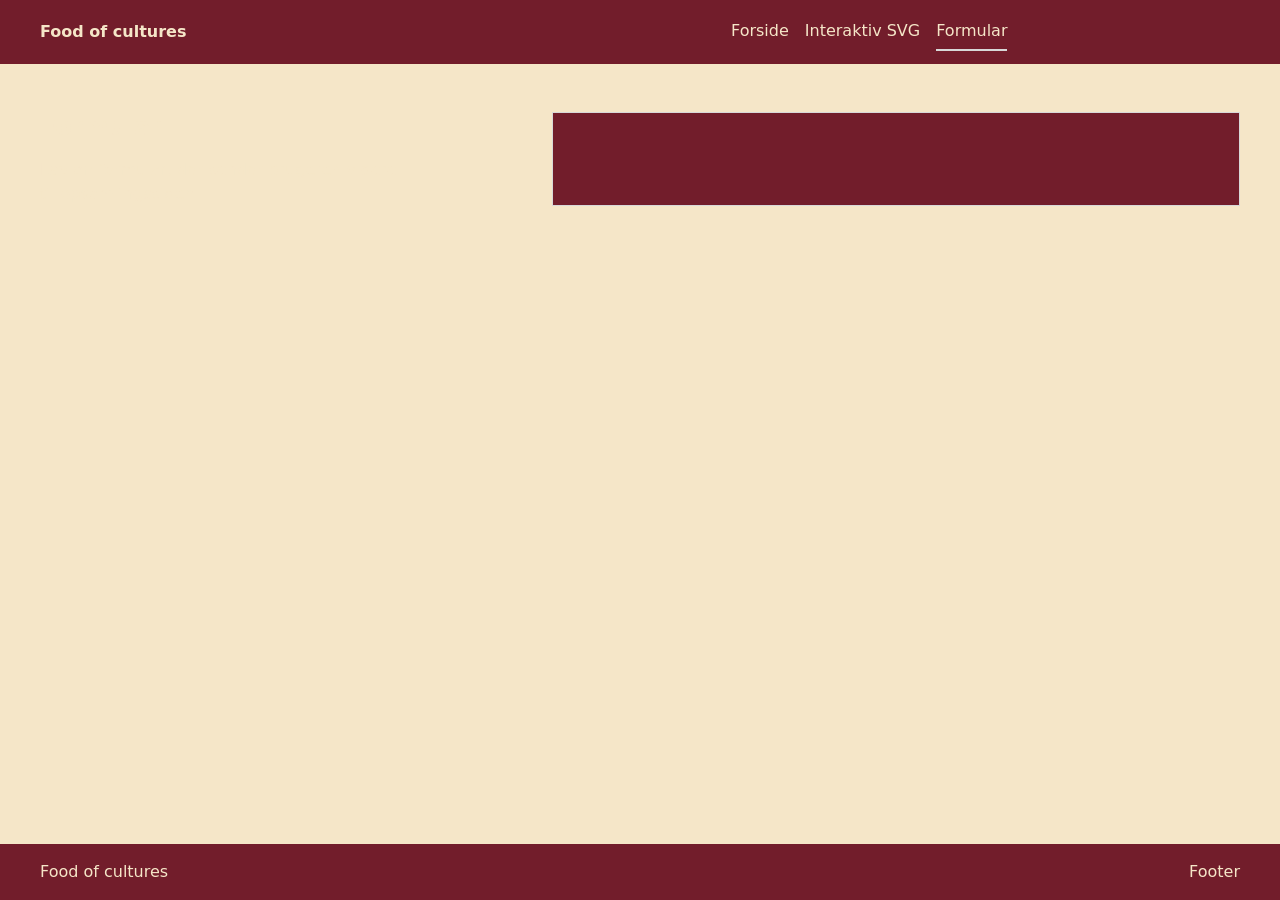
==== event-site-skabelon-main/form.html @ 93e7f70e "first commit" ====
<!doctype html>
<html lang="da">
  <head>
    <meta charset="UTF-8" />
    <meta name="viewport" content="width=device-width, initial-scale=1.0" />
    <title>Formular | Eventnavn</title>
    <link rel="stylesheet" href="./starter.css" />
    <link rel="stylesheet" href="./style.css" />
  </head>

  <body>
    <header class="site-header">
      <div class="header-content">
        <a class="site-logo" href="./">Food of cultures</a>
        <nav class="site-nav">
          <button>Menu</button>
          <ul class="menu" id="menu" popover>
            <li><a href="./">Forside</a></li>
            <li><a href="./svg.html">Interaktiv SVG</a></li>
            <li><a href="./form.html" aria-current="page">Formular</a></li>
          </ul>
        </nav>
      </div>
    </header>

    <main>
      <section class="form-page">
        <header class="form-intro">
          <h1>Formular</h1>
          <p>Lav en formular, der sender brugeren videre til opsamlingssiden.</p>
        </header>

        <form class="form-placeholder" action="./opsamling.html"></form>
      </section>
    </main>

    <footer class="site-footer">
      <div class="footer-content">
        <p>Food of cultures</p>
        <p>Footer</p>
      </div>
    </footer>
    <script src="./script.js"></script>
  </body>
</html>
---- event-site-skabelon-main/starter.css ----
*,
::before,
::after {
  box-sizing: border-box;
  margin: 0;
  padding: 0;
}

html {
  interpolate-size: allow-keywords;
  font-family: system-ui, sans-serif;
  line-height: 1.5;
  -webkit-font-smoothing: antialiased;
}

h1,
h2 {
  line-height: 1.25;
}

p,
li {
  text-wrap: pretty;
}

img,
svg {
  display: block;
  width: 100%;
  height: auto;
}

label {
  display: block;
}

input,
button,
textarea,
select {
  font: inherit;
  color: inherit;
  background-color: transparent;
  font-size: max(1em, 16px);
  padding: 0;
  margin: 0;
}

input:where([type="checkbox"], [type="radio"]) {
  width: 1em;
  height: 1em;
}

textarea {
  resize: none;
  min-height: 4lh;
}

legend {
  padding: 0;
}

select,
::picker(select) {
  appearance: base-select;
}

[popover] {
  margin: revert;
}

dialog {
  overscroll-behavior: none;

  &::backdrop {
    overflow: hidden;
    overscroll-behavior: contain;
  }
}

.visually-hidden {
  position: absolute;
  width: 1px;
  height: 1px;
  overflow: hidden;
  white-space: nowrap;
  clip-path: inset(100%);
}
---- event-site-skabelon-main/style.css ----
/* Variabler */
html {
  --color-page: #f5e6c8;
  --color-surface: #721d2b;
  --color-text: #f5e6c8;
  --color-muted: #f5e6c8;
  --color-border: #d8d8d8;
  --space-05: 0.5rem;
  --space-1: 1rem;
  --space-2: 2rem;
  --space-3: 3rem;

  background: var(--color-page);
  color: var(--color-text);
}

/* Globalt layout */
body {
  margin: 0;
  min-height: 100svh;
  display: grid;
  grid-template-rows: auto 1fr auto;
  grid-template-columns: minmax(1rlh, 1fr) minmax(0, 75rem) minmax(1rlh, 1fr);
}

h1,
h2,
h3,
p {
  margin: 0;
}

main {
  display: grid;
  grid-template-columns: inherit;
  grid-column: 1 / -1;
  align-content: start;
}

main > * {
  grid-column: 2;
  padding-block: var(--space-3);
}

.svg-page {
  display: grid;
  gap: var(--space-2);
}

.svg-intro {
  display: grid;
  gap: var(--space-1);
  max-width: 60ch;
}

.svg-intro p {
  color: var(--color-muted);
}

.svg-layout {
  display: grid;
  gap: var(--space-2);
  align-items: start;
  @media (width > 800px) {
    grid-template-columns: 1fr min(40%, 36ch);
  }
}

.form-page {
  display: grid;
  gap: var(--space-2);
  @media (width > 600px) {
    grid-template-columns: min(40%, 50ch) 1fr;
  }
}

.form-intro {
  display: grid;
  gap: var(--space-1);
  align-content: start;
  max-width: 60ch;
}

.form-intro p {
  color: var(--color-muted);
}

.opsamling-page {
  display: grid;
  gap: var(--space-2);
  align-items: start;

  @media (width > 800px) {
    grid-template-columns: minmax(0, 44ch) minmax(20rem, 1fr);
  }
}

.opsamling-intro {
  display: grid;
  gap: var(--space-1);
  max-width: 60ch;
}

.opsamling-intro p {
  color: var(--color-muted);
}

.error-page {
  display: grid;
  gap: var(--space-1);
  max-width: 60ch;
}

.error-page p {
  color: var(--color-muted);
}

/* Header og footer */
.site-header,
.site-footer {
  grid-column: 1 / -1;

  display: grid;
  grid-template-columns: inherit;
  background: var(--color-surface);
}

.header-content,
.footer-content {
  grid-column: 2;
}

.header-content {
  min-height: 4rem;
  display: flex;
  justify-content: space-between;
  align-items: center;
  gap: var(--space-1);
}

.site-logo {
  color: inherit;
  font-weight: 700;
  text-decoration: none;
}

.footer-content {
  padding-block: var(--space-1);
  display: flex;
  flex-wrap: wrap;
  justify-content: space-between;
  gap: var(--space-1);
  color: var(--color-muted);
}

/* Navigation */
[popover]:popover-open {
  display: grid;
}
.menu[popover] {
  max-height: 90vh;
  max-width: 50ch;
  width: 90vw;
  margin: 0;
  padding: 0;
  border: none;
  background: transparent;
  color: #f5e6c8;
}

.site-nav button {
  padding: 0.4rem 0.7rem;
  border: 1px solid var(--color-border);
  background: var(--color-surface);
  @media (width > 600px) {
    display: none;
  }
}

.menu {
  margin: 0;
  padding: var(--space-1);
  list-style: none;
  background: var(--color-surface);
  border: 1px solid var(--color-border);
  @media (width > 600px) {
    display: flex;
    gap: var(--space-1);
    padding: 0;
    border: none;
    background: none;
    position: static;
  }
}

.menu a {
  display: block;
  padding: 0.4rem 0;
  color: inherit;
  text-decoration: none;
  border-bottom: 2px solid #0000;
}

.menu a[aria-current="page"] {
  border-bottom-color: var(--color-border);
}

/* Flader */
.panel,
.svg-placeholder,
.form-placeholder,
.opsamling-placeholder {
  background: var(--color-surface);
  border: 1px solid var(--color-border);
}

.panel {
  padding: var(--space-1);
  display: grid;
  gap: var(--space-1);
}

.svg-placeholder,
.opsamling-placeholder {
  min-height: -webkit-fill-available;
  min-height: stretch;
}

.form-placeholder {
  min-height: -webkit-fill-available;
  min-height: stretch;
  padding: var(--space-1);
}

/* Details */
.accordion {
  display: grid;
  gap: var(--space-05);
}

.accordion-item {
  border: 1px solid var(--color-border);
  background: var(--color-surface);
}

.accordion-item p {
  padding: 0 var(--space-1) var(--space-1);
  color: var(--color-muted);
}

/* Knap/link */
.button {
  justify-self: start;
  display: inline-block;
  padding: 0.5rem 0.8rem;
  border: 1px solid var(--color-border);
  background: var(--color-surface);
  color: inherit;
  text-decoration: none;
}
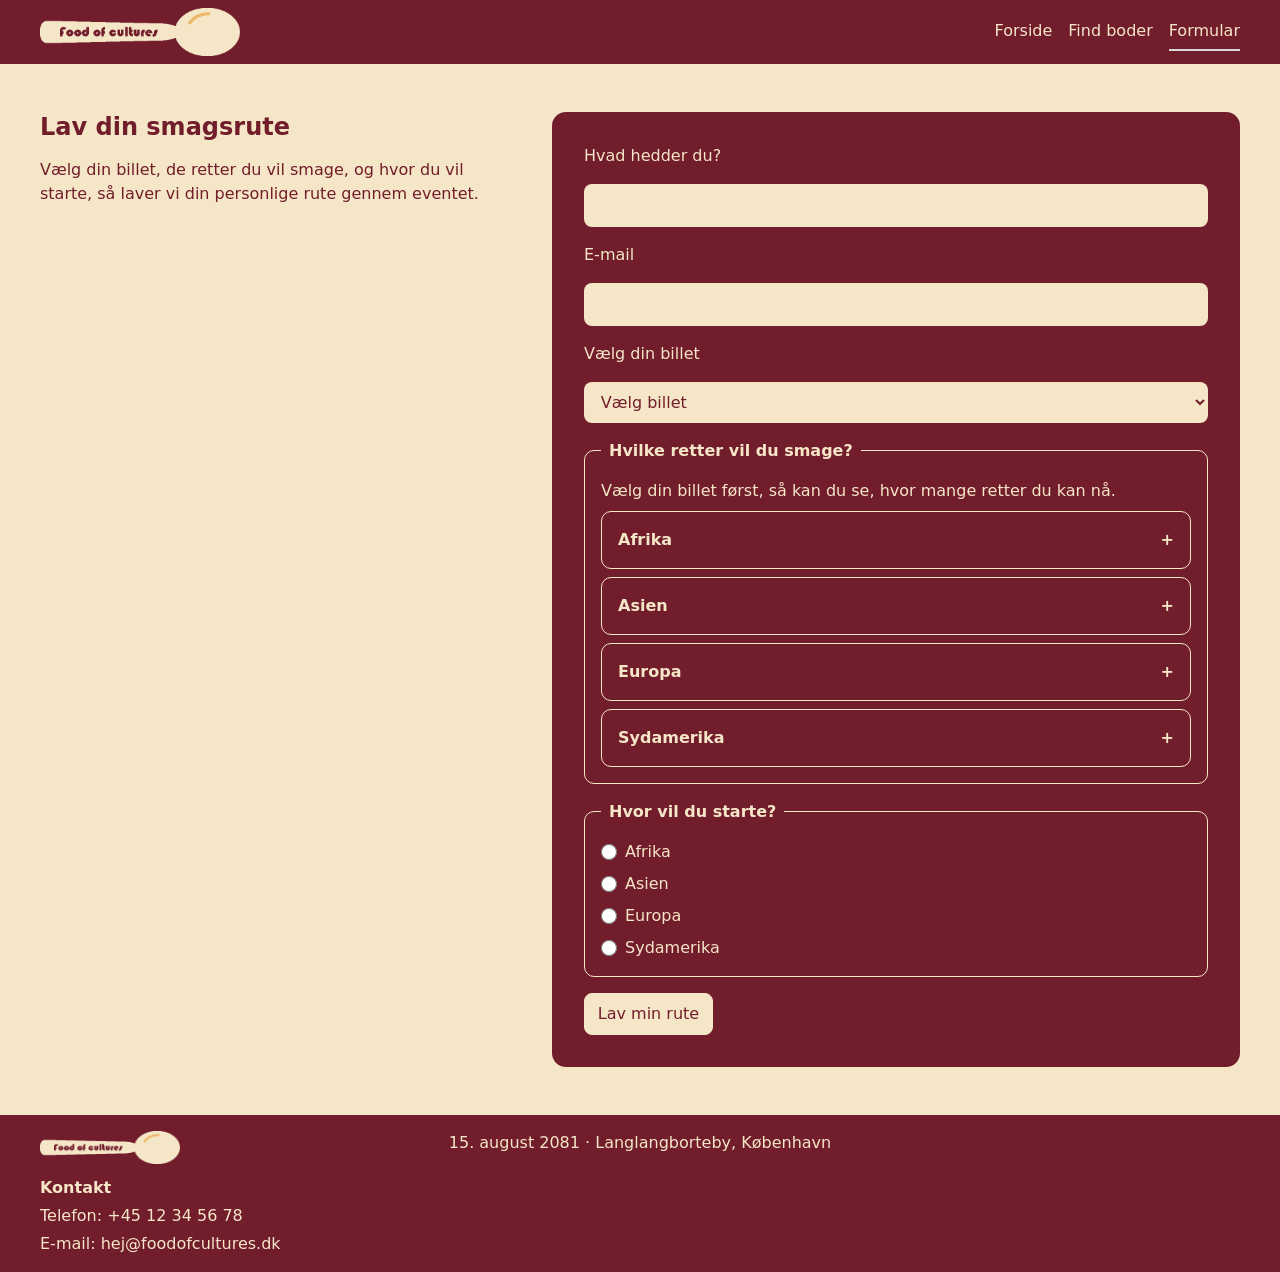
==== commit 535a7e2b: "update" ====
--- a/event-site-skabelon-main/form.html
+++ b/event-site-skabelon-main/form.html
@@ -3,7 +3,7 @@
   <head>
     <meta charset="UTF-8" />
     <meta name="viewport" content="width=device-width, initial-scale=1.0" />
-    <title>Formular | Eventnavn</title>
+    <title>Formular | Food of cultures</title>
     <link rel="stylesheet" href="./starter.css" />
     <link rel="stylesheet" href="./style.css" />
   </head>
@@ -11,12 +11,12 @@
   <body>
     <header class="site-header">
       <div class="header-content">
-        <a class="site-logo" href="./">Food of cultures</a>
+        <a class="site-logo" href="./"><img class="logo" src="image.png" alt="Food of cultures" /></a>
         <nav class="site-nav">
-          <button>Menu</button>
+          <button popovertarget="menu">Menu</button>
           <ul class="menu" id="menu" popover>
             <li><a href="./">Forside</a></li>
-            <li><a href="./svg.html">Interaktiv SVG</a></li>
+            <li><a href="./svg.html">Find boder</a></li>
             <li><a href="./form.html" aria-current="page">Formular</a></li>
           </ul>
         </nav>
@@ -26,20 +26,144 @@
     <main>
       <section class="form-page">
         <header class="form-intro">
-          <h1>Formular</h1>
-          <p>Lav en formular, der sender brugeren videre til opsamlingssiden.</p>
+          <h1>Lav din smagsrute</h1>
+          <p>Vælg din billet, de retter du vil smage, og hvor du vil starte, så laver vi din personlige rute gennem eventet.</p>
         </header>
 
-        <form class="form-placeholder" action="./opsamling.html"></form>
+        <form class="form-placeholder" action="./opsamling.html" method="get">
+          <label for="navn">Hvad hedder du?</label>
+          <input type="text" id="navn" name="navn" required />
+
+          <label for="email">E-mail</label>
+          <input type="email" id="email" name="email" required />
+
+          <label for="tid">Vælg din billet</label>
+          <select id="tid" name="tid" required>
+            <option value="">Vælg billet</option>
+            <option value="1">Smagsprøve · under 1 time · 4 retter</option>
+            <option value="1-3">Halvdag · 1–3 timer · 8 retter</option>
+            <option value="3-6">Eftermiddag · 3–6 timer · 16 retter</option>
+            <option value="hele">Heldag · hele dagen · alle retter</option>
+          </select>
+
+          <fieldset>
+            <legend>Hvilke retter vil du smage?</legend>
+            <p class="ret-taeller" id="ret-taeller" aria-live="polite">Vælg din billet først, så kan du se, hvor mange retter du kan nå.</p>
+
+            <details class="ret-gruppe">
+              <summary>Afrika</summary>
+              <div class="ret-liste">
+                <label for="tagine"><input type="checkbox" id="tagine" name="ret" value="tagine" /> Tagine · Marokko</label>
+                <label for="couscous"><input type="checkbox" id="couscous" name="ret" value="couscous" /> Couscous · Algeriet</label>
+                <label for="shakshuka"><input type="checkbox" id="shakshuka" name="ret" value="shakshuka" /> Shakshuka · Tunesien</label>
+                <label for="ful-medames"><input type="checkbox" id="ful-medames" name="ret" value="ful-medames" /> Ful medames · Egypten</label>
+                <label for="thieboudienne"><input type="checkbox" id="thieboudienne" name="ret" value="thieboudienne" /> Thieboudienne · Senegal</label>
+                <label for="suya"><input type="checkbox" id="suya" name="ret" value="suya" /> Suya · Nigeria</label>
+                <label for="jollof"><input type="checkbox" id="jollof" name="ret" value="jollof" /> Jollof · Nigeria</label>
+                <label for="fufu-med-suppe"><input type="checkbox" id="fufu-med-suppe" name="ret" value="fufu-med-suppe" /> Fufu med suppe · Ghana</label>
+                <label for="ndole"><input type="checkbox" id="ndole" name="ret" value="ndole" /> Ndolé · Cameroun</label>
+                <label for="moambe-kylling"><input type="checkbox" id="moambe-kylling" name="ret" value="moambe-kylling" /> Moambe-kylling · DR Congo</label>
+                <label for="injera"><input type="checkbox" id="injera" name="ret" value="injera" /> Injera · Etiopien</label>
+                <label for="ugali"><input type="checkbox" id="ugali" name="ret" value="ugali" /> Ugali · Kenya</label>
+                <label for="pilau"><input type="checkbox" id="pilau" name="ret" value="pilau" /> Pilau · Tanzania</label>
+                <label for="piri-piri-kylling"><input type="checkbox" id="piri-piri-kylling" name="ret" value="piri-piri-kylling" /> Piri piri-kylling · Mozambique</label>
+                <label for="romazava"><input type="checkbox" id="romazava" name="ret" value="romazava" /> Romazava · Madagaskar</label>
+                <label for="bobotie"><input type="checkbox" id="bobotie" name="ret" value="bobotie" /> Bobotie · Sydafrika</label>
+              </div>
+            </details>
+
+            <details class="ret-gruppe">
+              <summary>Asien</summary>
+              <div class="ret-liste">
+                <label for="musakhan"><input type="checkbox" id="musakhan" name="ret" value="musakhan" /> Musakhan · Palæstina</label>
+                <label for="falafel"><input type="checkbox" id="falafel" name="ret" value="falafel" /> Falafel · Libanon</label>
+                <label for="mansaf"><input type="checkbox" id="mansaf" name="ret" value="mansaf" /> Mansaf · Jordan</label>
+                <label for="kabsa"><input type="checkbox" id="kabsa" name="ret" value="kabsa" /> Kabsa · Saudi-Arabien</label>
+                <label for="ghormeh-sabzi"><input type="checkbox" id="ghormeh-sabzi" name="ret" value="ghormeh-sabzi" /> Ghormeh sabzi · Iran</label>
+                <label for="plov"><input type="checkbox" id="plov" name="ret" value="plov" /> Plov · Usbekistan</label>
+                <label for="biryani"><input type="checkbox" id="biryani" name="ret" value="biryani" /> Biryani · Indien</label>
+                <label for="momo"><input type="checkbox" id="momo" name="ret" value="momo" /> Momo · Nepal</label>
+                <label for="kottu-roti"><input type="checkbox" id="kottu-roti" name="ret" value="kottu-roti" /> Kottu roti · Sri Lanka</label>
+                <label for="pad-thai"><input type="checkbox" id="pad-thai" name="ret" value="pad-thai" /> Pad thai · Thailand</label>
+                <label for="pho"><input type="checkbox" id="pho" name="ret" value="pho" /> Phở · Vietnam</label>
+                <label for="adobo"><input type="checkbox" id="adobo" name="ret" value="adobo" /> Adobo · Filippinerne</label>
+                <label for="nasi-goreng"><input type="checkbox" id="nasi-goreng" name="ret" value="nasi-goreng" /> Nasi goreng · Indonesien</label>
+                <label for="dumplings"><input type="checkbox" id="dumplings" name="ret" value="dumplings" /> Dumplings · Kina</label>
+                <label for="bibimbap"><input type="checkbox" id="bibimbap" name="ret" value="bibimbap" /> Bibimbap · Sydkorea</label>
+                <label for="ramen"><input type="checkbox" id="ramen" name="ret" value="ramen" /> Ramen · Japan</label>
+              </div>
+            </details>
+
+            <details class="ret-gruppe">
+              <summary>Europa</summary>
+              <div class="ret-liste">
+                <label for="smoerrebroed"><input type="checkbox" id="smoerrebroed" name="ret" value="smoerrebroed" /> Smørrebrød · Danmark</label>
+                <label for="kottbullar"><input type="checkbox" id="kottbullar" name="ret" value="kottbullar" /> Köttbullar · Sverige</label>
+                <label for="fish-and-chips"><input type="checkbox" id="fish-and-chips" name="ret" value="fish-and-chips" /> Fish and chips · England</label>
+                <label for="irish-stew"><input type="checkbox" id="irish-stew" name="ret" value="irish-stew" /> Irish stew · Irland</label>
+                <label for="croissant"><input type="checkbox" id="croissant" name="ret" value="croissant" /> Croissant · Frankrig</label>
+                <label for="pastel-de-nata"><input type="checkbox" id="pastel-de-nata" name="ret" value="pastel-de-nata" /> Pastel de nata · Portugal</label>
+                <label for="paella"><input type="checkbox" id="paella" name="ret" value="paella" /> Paella · Spanien</label>
+                <label for="pizza"><input type="checkbox" id="pizza" name="ret" value="pizza" /> Pizza · Italien</label>
+                <label for="bratwurst"><input type="checkbox" id="bratwurst" name="ret" value="bratwurst" /> Bratwurst · Tyskland</label>
+                <label for="wiener-schnitzel"><input type="checkbox" id="wiener-schnitzel" name="ret" value="wiener-schnitzel" /> Wiener schnitzel · Østrig</label>
+                <label for="pierogi"><input type="checkbox" id="pierogi" name="ret" value="pierogi" /> Pierogi · Polen</label>
+                <label for="borsjtj"><input type="checkbox" id="borsjtj" name="ret" value="borsjtj" /> Borsjtj · Ukraine</label>
+                <label for="gullasch"><input type="checkbox" id="gullasch" name="ret" value="gullasch" /> Gullasch · Ungarn</label>
+                <label for="sarma"><input type="checkbox" id="sarma" name="ret" value="sarma" /> Sarma · Albanien</label>
+                <label for="moussaka"><input type="checkbox" id="moussaka" name="ret" value="moussaka" /> Moussaka · Grækenland</label>
+                <label for="baklava"><input type="checkbox" id="baklava" name="ret" value="baklava" /> Baklava · Tyrkiet</label>
+              </div>
+            </details>
+
+            <details class="ret-gruppe">
+              <summary>Sydamerika</summary>
+              <div class="ret-liste">
+                <label for="arepas"><input type="checkbox" id="arepas" name="ret" value="arepas" /> Arepas · Venezuela</label>
+                <label for="bandeja-paisa"><input type="checkbox" id="bandeja-paisa" name="ret" value="bandeja-paisa" /> Bandeja paisa · Colombia</label>
+                <label for="ajiaco"><input type="checkbox" id="ajiaco" name="ret" value="ajiaco" /> Ajiaco · Colombia</label>
+                <label for="pepperpot"><input type="checkbox" id="pepperpot" name="ret" value="pepperpot" /> Pepperpot · Guyana</label>
+                <label for="encebollado"><input type="checkbox" id="encebollado" name="ret" value="encebollado" /> Encebollado · Ecuador</label>
+                <label for="ceviche"><input type="checkbox" id="ceviche" name="ret" value="ceviche" /> Ceviche · Peru</label>
+                <label for="lomo-saltado"><input type="checkbox" id="lomo-saltado" name="ret" value="lomo-saltado" /> Lomo saltado · Peru</label>
+                <label for="saltenas"><input type="checkbox" id="saltenas" name="ret" value="saltenas" /> Salteñas · Bolivia</label>
+                <label for="feijoada"><input type="checkbox" id="feijoada" name="ret" value="feijoada" /> Feijoada · Brasilien</label>
+                <label for="pao-de-queijo"><input type="checkbox" id="pao-de-queijo" name="ret" value="pao-de-queijo" /> Pão de queijo · Brasilien</label>
+                <label for="sopa-paraguaya"><input type="checkbox" id="sopa-paraguaya" name="ret" value="sopa-paraguaya" /> Sopa paraguaya · Paraguay</label>
+                <label for="chivito"><input type="checkbox" id="chivito" name="ret" value="chivito" /> Chivito · Uruguay</label>
+                <label for="empanadas"><input type="checkbox" id="empanadas" name="ret" value="empanadas" /> Empanadas · Argentina</label>
+                <label for="asado"><input type="checkbox" id="asado" name="ret" value="asado" /> Asado · Argentina</label>
+                <label for="pastel-de-choclo"><input type="checkbox" id="pastel-de-choclo" name="ret" value="pastel-de-choclo" /> Pastel de choclo · Chile</label>
+                <label for="curanto"><input type="checkbox" id="curanto" name="ret" value="curanto" /> Curanto · Chile</label>
+              </div>
+            </details>
+          </fieldset>
+
+          <fieldset>
+            <legend>Hvor vil du starte?</legend>
+            <label for="start-afrika"><input type="radio" id="start-afrika" name="start" value="afrika" /> Afrika</label>
+            <label for="start-asien"><input type="radio" id="start-asien" name="start" value="asien" /> Asien</label>
+            <label for="start-europa"><input type="radio" id="start-europa" name="start" value="europa" /> Europa</label>
+            <label for="start-sydamerika"><input type="radio" id="start-sydamerika" name="start" value="sydamerika" /> Sydamerika</label>
+          </fieldset>
+
+          <button class="button button-primary" id="rute-knap">Lav min rute</button>
+        </form>
       </section>
     </main>
 
     <footer class="site-footer">
       <div class="footer-content">
-        <p>Food of cultures</p>
-        <p>Footer</p>
+        <div class="footer-kontakt">
+          <a href="./"><img class="footer-logo" src="image.png" alt="Food of cultures – til forsiden" /></a>
+          <p><strong>Kontakt</strong></p>
+          <p>Telefon: <a href="tel:+4512345678">+45 12 34 56 78</a></p>
+          <p>E-mail: <a href="mailto:hej@foodofcultures.dk">hej@foodofcultures.dk</a></p>
+        </div>
+        <p class="footer-dato">15. august 2081 · Langlangborteby, København</p>
       </div>
     </footer>
     <script src="./script.js"></script>
+    <script src="./form.js"></script>
   </body>
 </html>
--- a/event-site-skabelon-main/style.css
+++ b/event-site-skabelon-main/style.css
@@ -9,7 +9,13 @@
   --space-1: 1rem;
   --space-2: 2rem;
   --space-3: 3rem;
-
+  /* Egne variabler */
+  --color-ink: #721d2b; /* tekst på lys baggrund */
+  --color-accent: #e8a33d;
+  --color-map: #ead3a8;
+  --space-5: 5rem;
+
+  interpolate-size: allow-keywords;
   background: var(--color-page);
   color: var(--color-text);
 }
@@ -35,6 +41,7 @@
   grid-template-columns: inherit;
   grid-column: 1 / -1;
   align-content: start;
+  color: var(--color-ink);
 }
 
 main > * {
@@ -54,7 +61,7 @@
 }
 
 .svg-intro p {
-  color: var(--color-muted);
+  color: var(--color-ink);
 }
 
 .svg-layout {
@@ -82,7 +89,7 @@
 }
 
 .form-intro p {
-  color: var(--color-muted);
+  color: var(--color-ink);
 }
 
 .opsamling-page {
@@ -102,7 +109,7 @@
 }
 
 .opsamling-intro p {
-  color: var(--color-muted);
+  color: var(--color-ink);
 }
 
 .error-page {
@@ -112,14 +119,13 @@
 }
 
 .error-page p {
-  color: var(--color-muted);
+  color: var(--color-ink);
 }
 
 /* Header og footer */
 .site-header,
 .site-footer {
   grid-column: 1 / -1;
-
   display: grid;
   grid-template-columns: inherit;
   background: var(--color-surface);
@@ -144,6 +150,10 @@
   text-decoration: none;
 }
 
+.logo {
+  width: 200px;
+}
+
 .footer-content {
   padding-block: var(--space-1);
   display: flex;
@@ -157,21 +167,72 @@
 [popover]:popover-open {
   display: grid;
 }
+
 .menu[popover] {
-  max-height: 90vh;
-  max-width: 50ch;
-  width: 90vw;
+  /* Mobil: panel i fuld bredde under headeren */
+  inset: 4rem 0 auto 0;
+  width: 100%;
+  max-height: calc(100svh - 4rem);
   margin: 0;
-  padding: 0;
+  padding: var(--space-1) var(--space-2) var(--space-2);
   border: none;
-  background: transparent;
-  color: #f5e6c8;
+  background: var(--color-page);
+  color: var(--color-ink);
+  box-shadow: 0 1rem 2rem #0003;
+
+  /* Animation: glider ned */
+  opacity: 0;
+  translate: 0 -0.5rem;
+  transition:
+    opacity 0.25s,
+    translate 0.25s,
+    display 0.25s,
+    overlay 0.25s;
+  transition-behavior: allow-discrete;
+
+  /* Desktop: almindelig vandret menu i headeren */
+  @media (width > 600px) {
+    width: auto;
+    padding: 0;
+    background: none;
+    color: var(--color-text);
+    box-shadow: none;
+    opacity: 1;
+    translate: none;
+  }
+}
+
+.menu[popover]:popover-open {
+  opacity: 1;
+  translate: 0 0;
+}
+
+@starting-style {
+  .menu[popover]:popover-open {
+    opacity: 0;
+    translate: 0 -0.5rem;
+  }
+}
+
+/* Mobil: store links med streg imellem */
+@media (width <= 600px) {
+  .menu[popover] a {
+    padding: var(--space-1) 0;
+    font-size: 1.25rem;
+    font-weight: 600;
+    border-bottom: 1px solid #721d2b33;
+  }
+
+  .menu[popover] a[aria-current="page"] {
+    border-bottom: 3px solid var(--color-ink);
+  }
 }
 
 .site-nav button {
   padding: 0.4rem 0.7rem;
   border: 1px solid var(--color-border);
   background: var(--color-surface);
+  color: var(--color-text);
   @media (width > 600px) {
     display: none;
   }
@@ -207,10 +268,9 @@
 
 /* Flader */
 .panel,
-.svg-placeholder,
-.form-placeholder,
 .opsamling-placeholder {
   background: var(--color-surface);
+  color: var(--color-text);
   border: 1px solid var(--color-border);
 }
 
@@ -218,34 +278,16 @@
   padding: var(--space-1);
   display: grid;
   gap: var(--space-1);
-}
-
-.svg-placeholder,
+  border-radius: 14px;
+}
+
+.panel h2 {
+  color: var(--color-text);
+}
+
 .opsamling-placeholder {
   min-height: -webkit-fill-available;
   min-height: stretch;
-}
-
-.form-placeholder {
-  min-height: -webkit-fill-available;
-  min-height: stretch;
-  padding: var(--space-1);
-}
-
-/* Details */
-.accordion {
-  display: grid;
-  gap: var(--space-05);
-}
-
-.accordion-item {
-  border: 1px solid var(--color-border);
-  background: var(--color-surface);
-}
-
-.accordion-item p {
-  padding: 0 var(--space-1) var(--space-1);
-  color: var(--color-muted);
 }
 
 /* Knap/link */
@@ -257,4 +299,730 @@
   background: var(--color-surface);
   color: inherit;
   text-decoration: none;
-}
+  cursor: pointer;
+}
+
+.button-primary {
+  background: var(--color-surface);
+  color: var(--color-page);
+  border-color: var(--color-surface);
+}
+
+.button-light {
+  background: var(--color-page);
+  color: var(--color-ink);
+  border-color: var(--color-page);
+}
+
+.button-ghost {
+  background: none;
+  color: var(--color-text);
+  border-color: var(--color-text);
+}
+
+/* ============ FORSIDE ============ */
+
+/* Fuld bredde: sektionen fylder alle 3 kolonner, indholdet ligger i midten */
+.hero,
+.svg-teaser {
+  grid-column: 1 / -1;
+  display: grid;
+  grid-template-columns: inherit;
+  background: var(--color-surface);
+  color: var(--color-text);
+}
+
+.hero-content,
+.svg-teaser-content {
+  grid-column: 2;
+  display: grid;
+  gap: var(--space-2);
+  align-items: center;
+  @media (width > 800px) {
+    grid-template-columns: 1fr 1fr;
+  }
+}
+
+.hero {
+  /* Desktop: billedet fylder hele hero'en, teksten ligger nederst */
+  position: relative;
+  isolation: isolate;
+  min-height: 85svh;
+  padding-block: var(--space-3);
+  align-content: end;
+
+  /* Mobil: billedet øverst i sin egen højde, teksten under */
+  @media (width <= 800px) {
+    min-height: 0;
+    padding-top: 0;
+    gap: var(--space-1);
+  }
+}
+
+.hero-media {
+  position: absolute;
+  inset: 0;
+  z-index: -1;
+
+  @media (width <= 800px) {
+    position: relative;
+    grid-column: 1 / -1;
+  }
+}
+
+.hero-media img {
+  height: 100%;
+  object-fit: cover;
+
+  @media (width <= 800px) {
+    height: auto;
+  }
+}
+
+/* Skyggen: lag oven på billedet, mørkt forneden */
+.hero-media::after {
+  content: "";
+  position: absolute;
+  inset: 0;
+  background: linear-gradient(to top, var(--color-surface) 0%, #721d2b42 22%, #721d2b00 55%);
+
+  @media (width <= 800px) {
+    background: linear-gradient(#721d2b00 55%, var(--color-surface));
+  }
+}
+
+.hero-content {
+  @media (width > 800px) {
+    grid-template-columns: 1fr;
+  }
+}
+
+.hero-text {
+  text-shadow: 0 1px 10px #0009;
+}
+
+.hero-intro {
+  font-size: 1.125rem;
+  max-width: 40ch;
+}
+
+.hero-actions {
+  display: flex;
+  flex-wrap: wrap;
+  gap: var(--space-05) var(--space-1);
+  margin-top: var(--space-05);
+  text-shadow: none;
+}
+
+.hero-text,
+.svg-teaser-text {
+  display: grid;
+  gap: var(--space-1);
+  max-width: 50ch;
+}
+
+.hero h1 {
+  font-size: clamp(2.5rem, 7vw, 5rem);
+  line-height: 1;
+}
+
+.eyebrow {
+  font-weight: 700;
+  text-transform: uppercase;
+  letter-spacing: 0.08em;
+}
+
+/* Pladsholder til billeder (skitse) */
+.placeholder-img {
+  aspect-ratio: 4 / 3;
+  display: grid;
+  place-items: center;
+  border: 2px dashed currentColor;
+  font-size: 0.875rem;
+  opacity: 0.8;
+}
+
+/* Artikler */
+.articles {
+  display: grid;
+  gap: var(--space-2);
+}
+
+.article-grid {
+  display: grid;
+  gap: var(--space-2);
+  @media (width > 600px) {
+    grid-template-columns: repeat(2, 1fr);
+  }
+  @media (width > 1000px) {
+    grid-template-columns: repeat(4, 1fr);
+  }
+}
+
+.article-card {
+  display: grid;
+  gap: var(--space-05);
+  align-content: start;
+}
+
+.kontinent {
+  border-radius: 10px;
+}
+
+.article-card .button,
+.article-popup .button {
+  background: none;
+  color: var(--color-ink);
+  border-color: var(--color-ink);
+}
+
+/* SVG-teaser */
+.svg-teaser-img {
+  aspect-ratio: 16 / 9;
+  display: grid;
+  place-items: center;
+  background: var(--color-map);
+  border-radius: 14px;
+  overflow: hidden;
+}
+
+.svg-teaser-img img {
+  display: block;
+  width: 100%;
+  height: 100%;
+  object-fit: contain;
+}
+
+/* Formular-teaser */
+.form-teaser {
+  display: grid;
+  gap: var(--space-1);
+  justify-items: center;
+  text-align: center;
+}
+
+.form-teaser .button {
+  justify-self: center;
+}
+
+/* ============ POPOVER PÅ FORSIDEN ============ */
+.article-popup {
+  width: min(90vw, 50ch);
+  max-height: 90vh;
+  margin: auto;
+  padding: var(--space-2);
+  gap: var(--space-1);
+  overflow: auto;
+  background: var(--color-page);
+  color: var(--color-ink);
+  border: 2px solid var(--color-surface);
+  box-shadow: 0 1rem 2rem #0004;
+
+  /* Animation */
+  opacity: 0;
+  translate: 0 1rem;
+  transition:
+    opacity 0.3s,
+    translate 0.3s,
+    display 0.3s,
+    overlay 0.3s;
+  transition-behavior: allow-discrete;
+}
+
+.article-popup:popover-open {
+  opacity: 1;
+  translate: 0 0;
+}
+
+@starting-style {
+  .article-popup:popover-open {
+    opacity: 0;
+    translate: 0 1rem;
+  }
+}
+
+.article-popup::backdrop {
+  background: #0006;
+}
+
+/* ============ ACCORDION (kortside + formular) ============ */
+summary {
+  color: var(--color-text);
+}
+
+summary::marker {
+  content: none;
+}
+
+summary::after {
+  content: "+";
+}
+
+details:open summary::after {
+  content: "–";
+}
+
+::details-content {
+  height: 0;
+  overflow: clip;
+  transition: 0.3s;
+  transition-behavior: allow-discrete;
+}
+
+:open::details-content {
+  height: auto;
+}
+
+.accordion {
+  display: grid;
+  gap: var(--space-05);
+}
+
+.accordion-item {
+  border: 1px solid var(--color-border);
+  background: var(--color-surface);
+  color: var(--color-text);
+}
+
+.accordion-item summary {
+  display: flex;
+  justify-content: space-between;
+  padding: var(--space-1);
+  font-weight: 700;
+  cursor: pointer;
+}
+
+.accordion-item p {
+  padding: 0 var(--space-1) var(--space-1);
+  color: inherit;
+}
+
+/* ============ KORTSIDEN (SVG) ============ */
+.svg-placeholder {
+  background: none;
+  border: none;
+}
+
+.kort {
+  display: block;
+  width: 100%;
+  height: auto;
+}
+
+.zone {
+  cursor: pointer;
+  pointer-events: bounding-box;
+  transition:
+    transform 0.2s,
+    opacity 0.2s;
+  transform-box: fill-box;
+  transform-origin: center;
+}
+
+.zone:hover,
+.zone.active {
+  transform: scale(1.05);
+}
+
+.zone > circle:first-child {
+  transition:
+    opacity 0.2s,
+    stroke-width 0.2s;
+}
+
+.zone:hover > circle:first-child {
+  opacity: 0.4;
+}
+
+.zone.active > circle:first-child {
+  opacity: 0.45;
+  stroke: #4c210a;
+  stroke-width: 6;
+}
+
+/* ============ FORMULAR ============ */
+.form-placeholder {
+  display: grid;
+  gap: var(--space-1);
+  padding: var(--space-2);
+  background: var(--color-surface);
+  border: none;
+  border-radius: 14px;
+  color: var(--color-text);
+}
+
+.form-placeholder input[type="text"],
+.form-placeholder input[type="email"],
+.form-placeholder select {
+  padding: 0.6rem 0.8rem;
+  background: var(--color-page);
+  color: var(--color-ink);
+  border: none;
+  border-radius: 8px;
+  font: inherit;
+}
+
+.form-placeholder fieldset {
+  display: grid;
+  gap: var(--space-05);
+  padding: var(--space-1);
+  border: 1px solid var(--color-text);
+  border-radius: 10px;
+}
+
+.form-placeholder legend {
+  padding-inline: var(--space-05);
+  font-weight: 700;
+}
+
+.form-placeholder label {
+  display: flex;
+  align-items: center;
+  gap: var(--space-05);
+}
+
+.form-placeholder input[type="radio"],
+.form-placeholder input[type="checkbox"] {
+  accent-color: var(--color-accent);
+}
+
+.form-placeholder .button {
+  justify-self: start;
+  background: var(--color-page);
+  color: var(--color-ink);
+  border-color: var(--color-page);
+  border-radius: 8px;
+}
+
+/* Kontinenter der kan foldes ud */
+.ret-gruppe {
+  border: 1px solid var(--color-text);
+  border-radius: 10px;
+}
+
+.ret-gruppe summary {
+  display: flex;
+  justify-content: space-between;
+  padding: var(--space-1);
+  font-weight: 700;
+  cursor: pointer;
+}
+
+.ret-liste {
+  display: grid;
+  grid-template-columns: repeat(auto-fill, minmax(14rem, 1fr));
+  gap: var(--space-05);
+  padding: 0 var(--space-1) var(--space-1);
+}
+/* ============ OPSAMLING ============ */
+.rute-kort {
+  display: grid;
+  gap: var(--space-2);
+  background: #fbf3e2;
+  color: var(--color-ink);
+  border: 2px solid var(--color-surface);
+  border-radius: 14px;
+  overflow: hidden;
+}
+
+.rute-top {
+  display: grid;
+  gap: var(--space-05);
+  padding: var(--space-2);
+  background: var(--pas-farve, var(--color-surface));
+  color: #fff8ec;
+  border-bottom: 6px solid var(--color-accent);
+}
+
+.rute-eyebrow {
+  font-size: 0.875rem;
+  font-weight: 700;
+  text-transform: uppercase;
+  letter-spacing: 0.08em;
+  opacity: 0.85;
+}
+
+.rute-kolonner {
+  display: grid;
+  grid-template-columns: repeat(auto-fit, minmax(11rem, 1fr));
+  gap: var(--space-1);
+  padding-inline: var(--space-2);
+}
+
+.rute-kolonne {
+  display: grid;
+  gap: var(--space-05);
+  align-content: start;
+  padding: var(--space-1);
+  background: var(--kol-tint);
+  color: var(--kol-tekst);
+  border-radius: 10px;
+  border-top: 4px solid var(--kol-farve);
+}
+
+.rute-kolonne h3 {
+  font-size: 0.95rem;
+  text-transform: uppercase;
+  letter-spacing: 0.06em;
+}
+
+.rute-kolonne ol {
+  display: grid;
+  gap: 0.4rem;
+  margin: 0;
+  padding-left: 1.25rem;
+}
+
+.rute-kolonne li span {
+  display: block;
+  font-size: 0.85rem;
+  opacity: 0.75;
+}
+
+.er-start {
+  box-shadow: 0 0 0 3px var(--kol-farve);
+}
+
+.tom {
+  font-style: italic;
+  opacity: 0.6;
+}
+
+.rute-knap {
+  margin: 0 var(--space-2) var(--space-2);
+  background: none;
+  color: var(--color-ink);
+  border-color: var(--color-ink);
+  border-radius: 8px;
+}
+
+/* Dæmpede kontinentfarver */
+.kol-afrika {
+  --kol-farve: #4f7a45;
+  --kol-tint: #e3ead6;
+  --kol-tekst: #24401f;
+}
+.kol-asien {
+  --kol-farve: #b5482f;
+  --kol-tint: #f4dcd3;
+  --kol-tekst: #6b2112;
+}
+.kol-europa {
+  --kol-farve: #34558b;
+  --kol-tint: #dce3ef;
+  --kol-tekst: #1c2f52;
+}
+.kol-sydamerika {
+  --kol-farve: #457399;
+  --kol-tint: #dde9f3;
+  --kol-tekst: #1f3e5e;
+}
+
+/* Variationer: toppen får startkontinentets farve */
+.pas-afrika {
+  --pas-farve: #4f7a45;
+}
+.pas-asien {
+  --pas-farve: #b5482f;
+}
+.pas-europa {
+  --pas-farve: #34558b;
+}
+.pas-sydamerika {
+  --pas-farve: #457399;
+}
+/* Opsamling: billet-design */
+.opsamling-page {
+  grid-template-columns: 1fr !important;
+  max-width: 70rem;
+  margin-inline: auto;
+}
+
+.opsamling-intro {
+  max-width: none;
+  display: flex;
+  flex-wrap: wrap;
+  align-items: end;
+  justify-content: space-between;
+  gap: var(--space-1);
+}
+
+.opsamling-intro p {
+  max-width: 50ch;
+}
+
+.rute-kort {
+  gap: 0;
+  font-size: 1.05rem;
+}
+
+.rute-top {
+  padding: var(--space-2) var(--space-3);
+  border-bottom: none;
+}
+
+.rute-top h2 {
+  font-size: clamp(1.75rem, 3vw, 2.5rem);
+}
+
+/* Perforering som på en billet */
+.rute-kolonner {
+  position: relative;
+  padding: var(--space-3);
+  border-top: 3px dashed var(--color-surface);
+  grid-template-columns: 1fr;
+
+  @media (width > 600px) {
+    grid-template-columns: repeat(2, 1fr);
+  }
+  @media (width > 1000px) {
+    grid-template-columns: repeat(4, 1fr);
+  }
+}
+
+.rute-kolonner::before,
+.rute-kolonner::after {
+  content: "";
+  position: absolute;
+  top: -18px;
+  width: 32px;
+  height: 32px;
+  border-radius: 50%;
+  background: var(--color-page);
+  border: 2px solid var(--color-surface);
+}
+
+.rute-kolonner::before {
+  left: -18px;
+}
+
+.rute-kolonner::after {
+  right: -18px;
+}
+
+.rute-kolonne {
+  padding: var(--space-1) var(--space-1) var(--space-2);
+  gap: var(--space-1);
+}
+
+.rute-kolonne h3 {
+  font-size: 1.05rem;
+}
+
+.rute-kolonne li span {
+  font-size: 0.9rem;
+}
+
+.rute-knap {
+  margin: 0 var(--space-3) var(--space-3);
+}
+/* Opsamling: lige brede kolonner og fast bredde */
+.opsamling-page {
+  width: 100%;
+}
+
+.rute-kolonner {
+  @media (width > 600px) {
+    grid-template-columns: repeat(2, minmax(0, 1fr));
+  }
+  @media (width > 1000px) {
+    grid-template-columns: repeat(4, minmax(0, 1fr));
+  }
+}
+
+/* Opsamling: farver fra egen palette */
+.rute-kolonne {
+  background: #efe0c0;
+  color: var(--color-ink);
+}
+
+.rute-kolonne h3 {
+  color: var(--kol-farve);
+}
+
+.kol-afrika {
+  --kol-farve: #3f4a2c;
+}
+.kol-asien {
+  --kol-farve: #721d2b;
+}
+.kol-europa {
+  --kol-farve: #000529;
+}
+.kol-sydamerika {
+  --kol-farve: #276778;
+}
+
+.pas-afrika {
+  --pas-farve: #3f4a2c;
+}
+.pas-asien {
+  --pas-farve: #721d2b;
+}
+.pas-europa {
+  --pas-farve: #000529;
+}
+.pas-sydamerika {
+  --pas-farve: #276778;
+}
+/* Opsamling: lige brede kolonner og fast bredde */
+.opsamling-page {
+  width: 100%;
+}
+
+.rute-kolonner {
+  @media (width > 600px) {
+    grid-template-columns: repeat(2, minmax(0, 1fr));
+  }
+  @media (width > 1000px) {
+    grid-template-columns: repeat(4, minmax(0, 1fr));
+  }
+}
+.footer-logo {
+  width: 140px;
+  display: block;
+}
+
+.footer-content {
+  align-items: center;
+}
+.footer-kontakt {
+  display: grid;
+  gap: 0.25rem;
+}
+
+.footer-kontakt .footer-logo {
+  margin-bottom: var(--space-05);
+}
+
+.footer-content {
+  align-items: end;
+}
+
+.footer-content a {
+  color: inherit;
+  text-decoration: none;
+}
+
+.footer-content a:hover {
+  text-decoration: underline;
+}
+.footer-content {
+  display: grid;
+  grid-template-columns: 1fr;
+  gap: var(--space-2);
+  align-items: end;
+
+  @media (width > 800px) {
+    grid-template-columns: 1fr auto 1fr;
+  }
+}
+
+.footer-dato {
+  text-align: center;
+  white-space: nowrap;
+  align-self: start;
+}
+@view-transition {
+  navigation: auto;
+}
